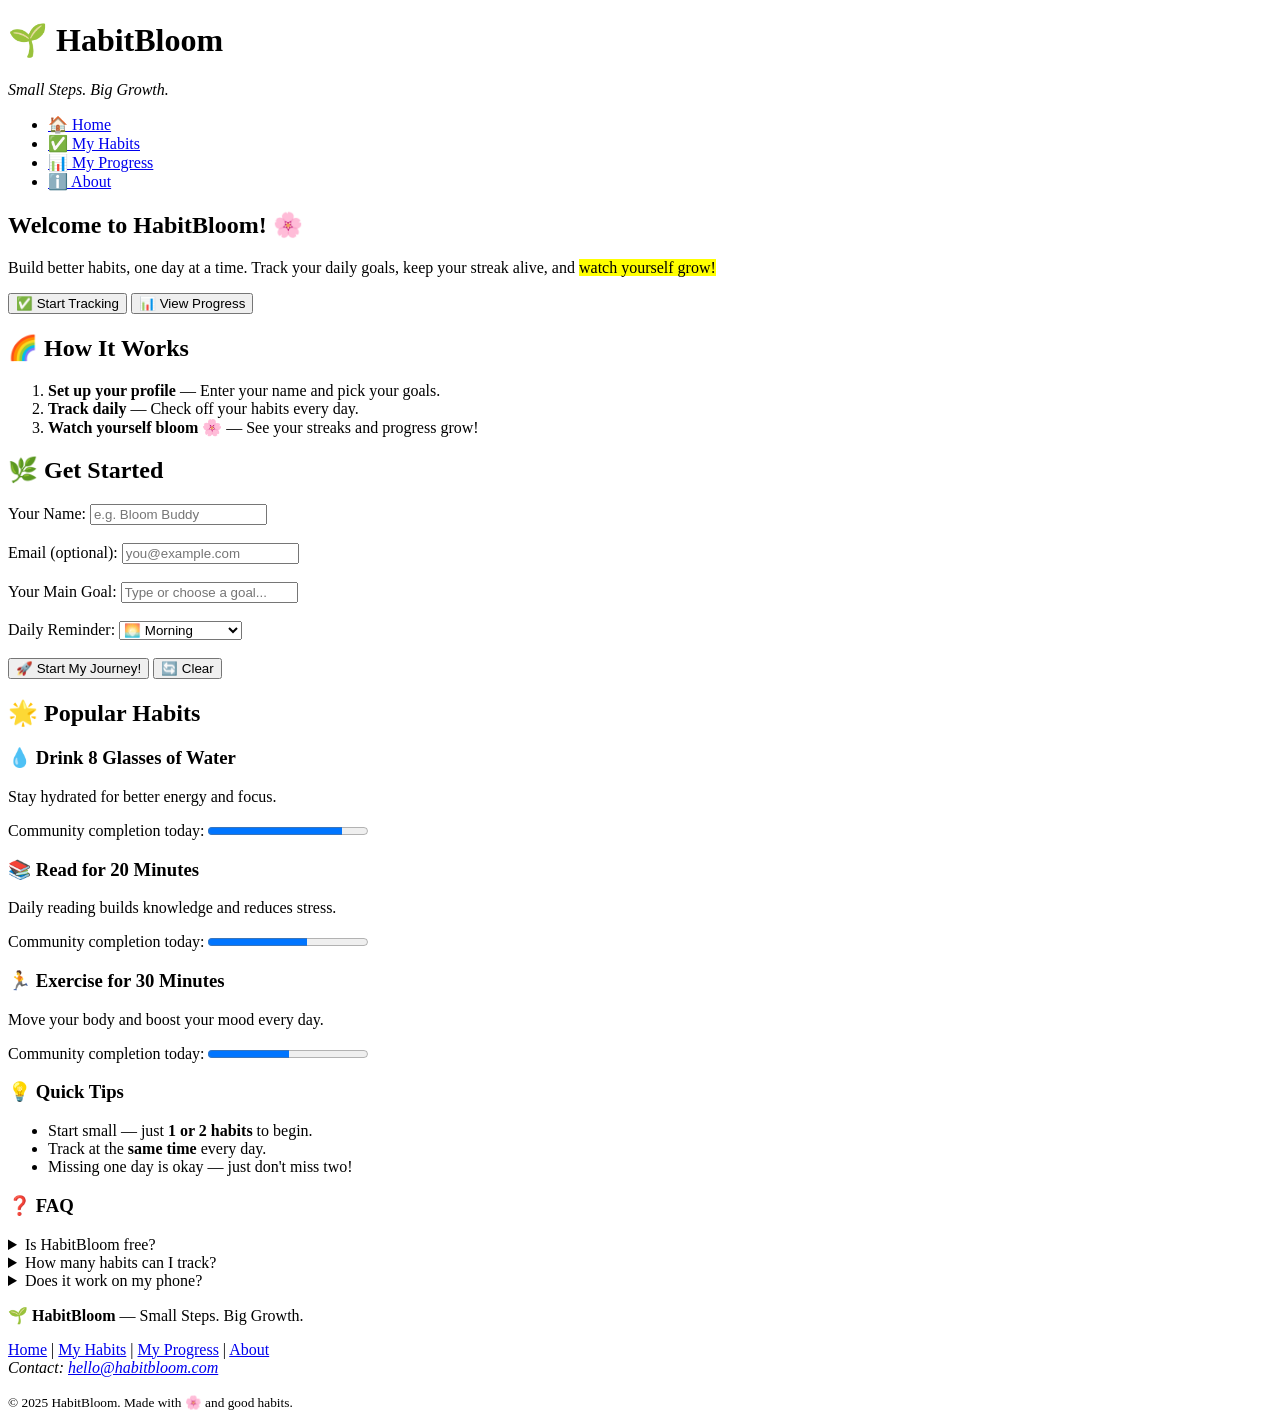
==== index.html @ acc13fea "Week 2 - All 4 HTML pages complete" ====
<!DOCTYPE html>
<!-- DOCTYPE tells the browser this is an HTML5 document -->
<html lang="en">

<head>
  <meta charset="UTF-8" />
  <meta name="viewport" content="width=device-width, initial-scale=1.0" />
  <meta name="description" content="HabitBloom - A simple daily habit tracker to help you grow one step at a time." />
  <meta name="author" content="Your Name Here" />
  <title>HabitBloom 🌱 | Home</title>
  <!-- Stylesheet link — you will create this in Weeks 2-3 -->
  <!-- <link rel="stylesheet" href="style.css" /> -->
</head>

<body>

  <!-- ===== HEADER: Site name + Navigation ===== -->
  <header>
    <h1>🌱 HabitBloom</h1>
    <p><em>Small Steps. Big Growth.</em></p>

    <!-- NAV: Simple 4-link navigation menu -->
    <nav>
      <ul>
        <li><a href="index.html">🏠 Home</a></li>
        <li><a href="tracker.html">✅ My Habits</a></li>
        <li><a href="progress.html">📊 My Progress</a></li>
        <li><a href="about.html">ℹ️ About</a></li>
      </ul>
    </nav>
  </header>

  <!-- ===== MAIN: Page content ===== -->
  <main>

    <!-- SECTION: Welcome message -->
    <section id="hero">
      <h2>Welcome to HabitBloom! 🌸</h2>
      <p>
        Build better habits, one day at a time.
        Track your daily goals, keep your streak alive, and
        <mark>watch yourself grow!</mark>
      </p>
      <a href="tracker.html"><button>✅ Start Tracking</button></a>
      <a href="progress.html"><button>📊 View Progress</button></a>
    </section>

    <!-- SECTION: How it works — simple 3 steps -->
    <section id="how-it-works">
      <h2>🌈 How It Works</h2>
      <ol>
        <li><strong>Set up your profile</strong> — Enter your name and pick your goals.</li>
        <li><strong>Track daily</strong> — Check off your habits every day.</li>
        <li><strong>Watch yourself bloom 🌸</strong> — See your streaks and progress grow!</li>
      </ol>
    </section>

    <!-- SECTION: Quick setup form -->
    <section id="setup">
      <h2>🌿 Get Started</h2>

      <form action="tracker.html" method="get">

        <!-- Name input -->
        <label for="userName">Your Name:</label>
        <input
          type="text"
          id="userName"
          name="userName"
          placeholder="e.g. Bloom Buddy"
          maxlength="30"
          required
        />
        <br /><br />

        <!-- Email input -->
        <label for="userEmail">Email (optional):</label>
        <input
          type="email"
          id="userEmail"
          name="userEmail"
          placeholder="you@example.com"
        />
        <br /><br />

        <!-- Goal selection -->
        <label for="topGoal">Your Main Goal:</label>
        <input
          type="text"
          id="topGoal"
          name="topGoal"
          list="goalOptions"
          placeholder="Type or choose a goal..."
        />
        <datalist id="goalOptions">
          <option value="Drink more water"></option>
          <option value="Exercise daily"></option>
          <option value="Read more books"></option>
          <option value="Sleep better"></option>
          <option value="Practice mindfulness"></option>
          <option value="Learn a new skill"></option>
        </datalist>
        <br /><br />

        <!-- Reminder preference -->
        <label for="reminderTime">Daily Reminder:</label>
        <select id="reminderTime" name="reminderTime">
          <option value="morning">🌅 Morning</option>
          <option value="afternoon">☀️ Afternoon</option>
          <option value="evening">🌙 Evening</option>
          <option value="none">🔕 No reminders</option>
        </select>
        <br /><br />

        <button type="submit">🚀 Start My Journey!</button>
        <button type="reset">🔄 Clear</button>
      </form>
    </section>

    <!-- SECTION: Popular habits -->
    <section id="popular-habits">
      <h2>🌟 Popular Habits</h2>

      <!-- ARTICLE: Each habit is a simple self-contained card -->
      <article>
        <h3>💧 Drink 8 Glasses of Water</h3>
        <p>Stay hydrated for better energy and focus.</p>
        <label>Community completion today:</label>
        <progress value="84" max="100">84%</progress>
      </article>

      <article>
        <h3>📚 Read for 20 Minutes</h3>
        <p>Daily reading builds knowledge and reduces stress.</p>
        <label>Community completion today:</label>
        <progress value="62" max="100">62%</progress>
      </article>

      <article>
        <h3>🏃 Exercise for 30 Minutes</h3>
        <p>Move your body and boost your mood every day.</p>
        <label>Community completion today:</label>
        <progress value="51" max="100">51%</progress>
      </article>
    </section>

    <!-- ASIDE: Quick tips -->
    <aside>
      <h3>💡 Quick Tips</h3>
      <ul>
        <li>Start small — just <strong>1 or 2 habits</strong> to begin.</li>
        <li>Track at the <strong>same time</strong> every day.</li>
        <li>Missing one day is okay — just don't miss two!</li>
      </ul>

      <!-- DETAILS: Expandable FAQ -->
      <h3>❓ FAQ</h3>
      <details>
        <summary>Is HabitBloom free?</summary>
        <p>Yes! 100% free, no sign up required.</p>
      </details>
      <details>
        <summary>How many habits can I track?</summary>
        <p>Up to 10 habits at a time.</p>
      </details>
      <details>
        <summary>Does it work on my phone?</summary>
        <p>Yes! HabitBloom works on all screen sizes.</p>
      </details>
    </aside>

  </main>

  <!-- ===== FOOTER ===== -->
  <footer>
    <p>🌱 <strong>HabitBloom</strong> — Small Steps. Big Growth.</p>
    <nav>
      <a href="index.html">Home</a> |
      <a href="tracker.html">My Habits</a> |
      <a href="progress.html">My Progress</a> |
      <a href="about.html">About</a>
    </nav>
    <address>
      Contact: <a href="mailto:hello@habitbloom.com">hello@habitbloom.com</a>
    </address>
    <p>
      <small>&copy; <time datetime="2025">2025</time> HabitBloom. Made with 🌸 and good habits.</small>
    </p>
  </footer>

</body>
</html>
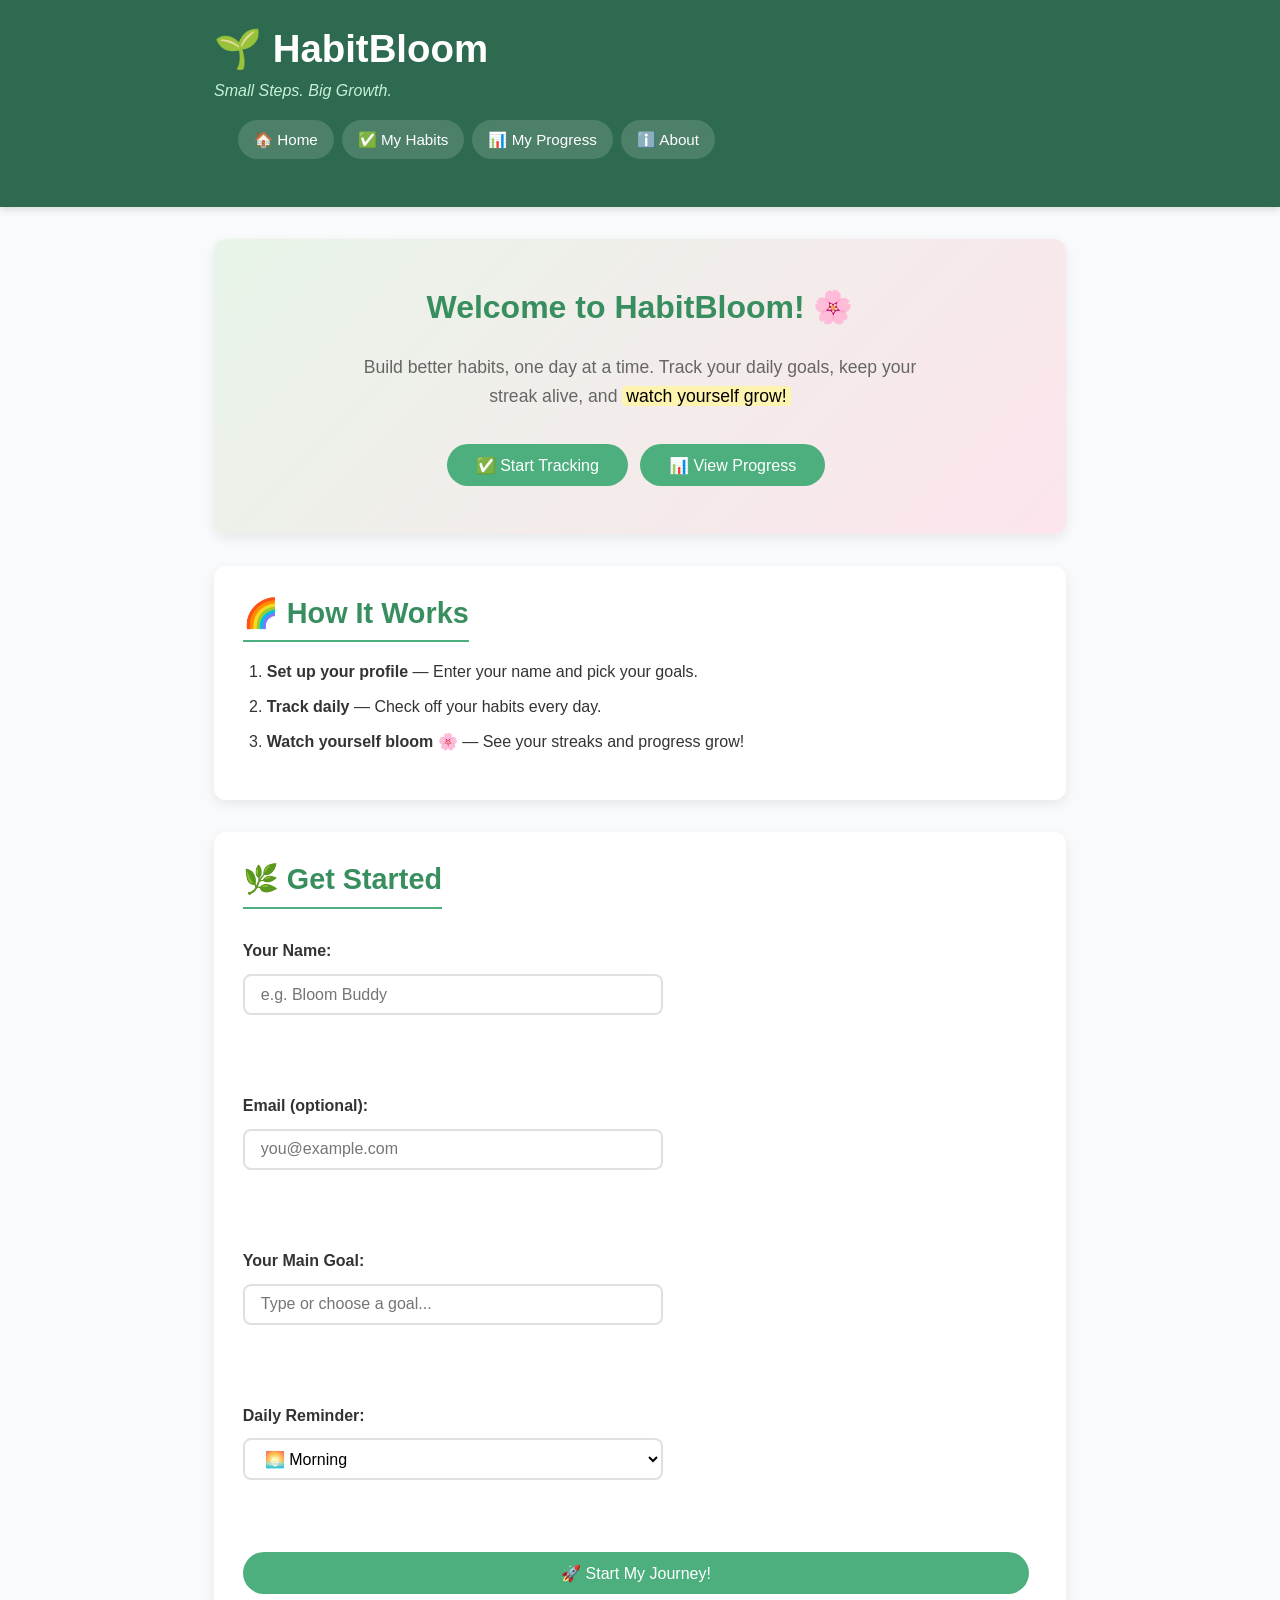
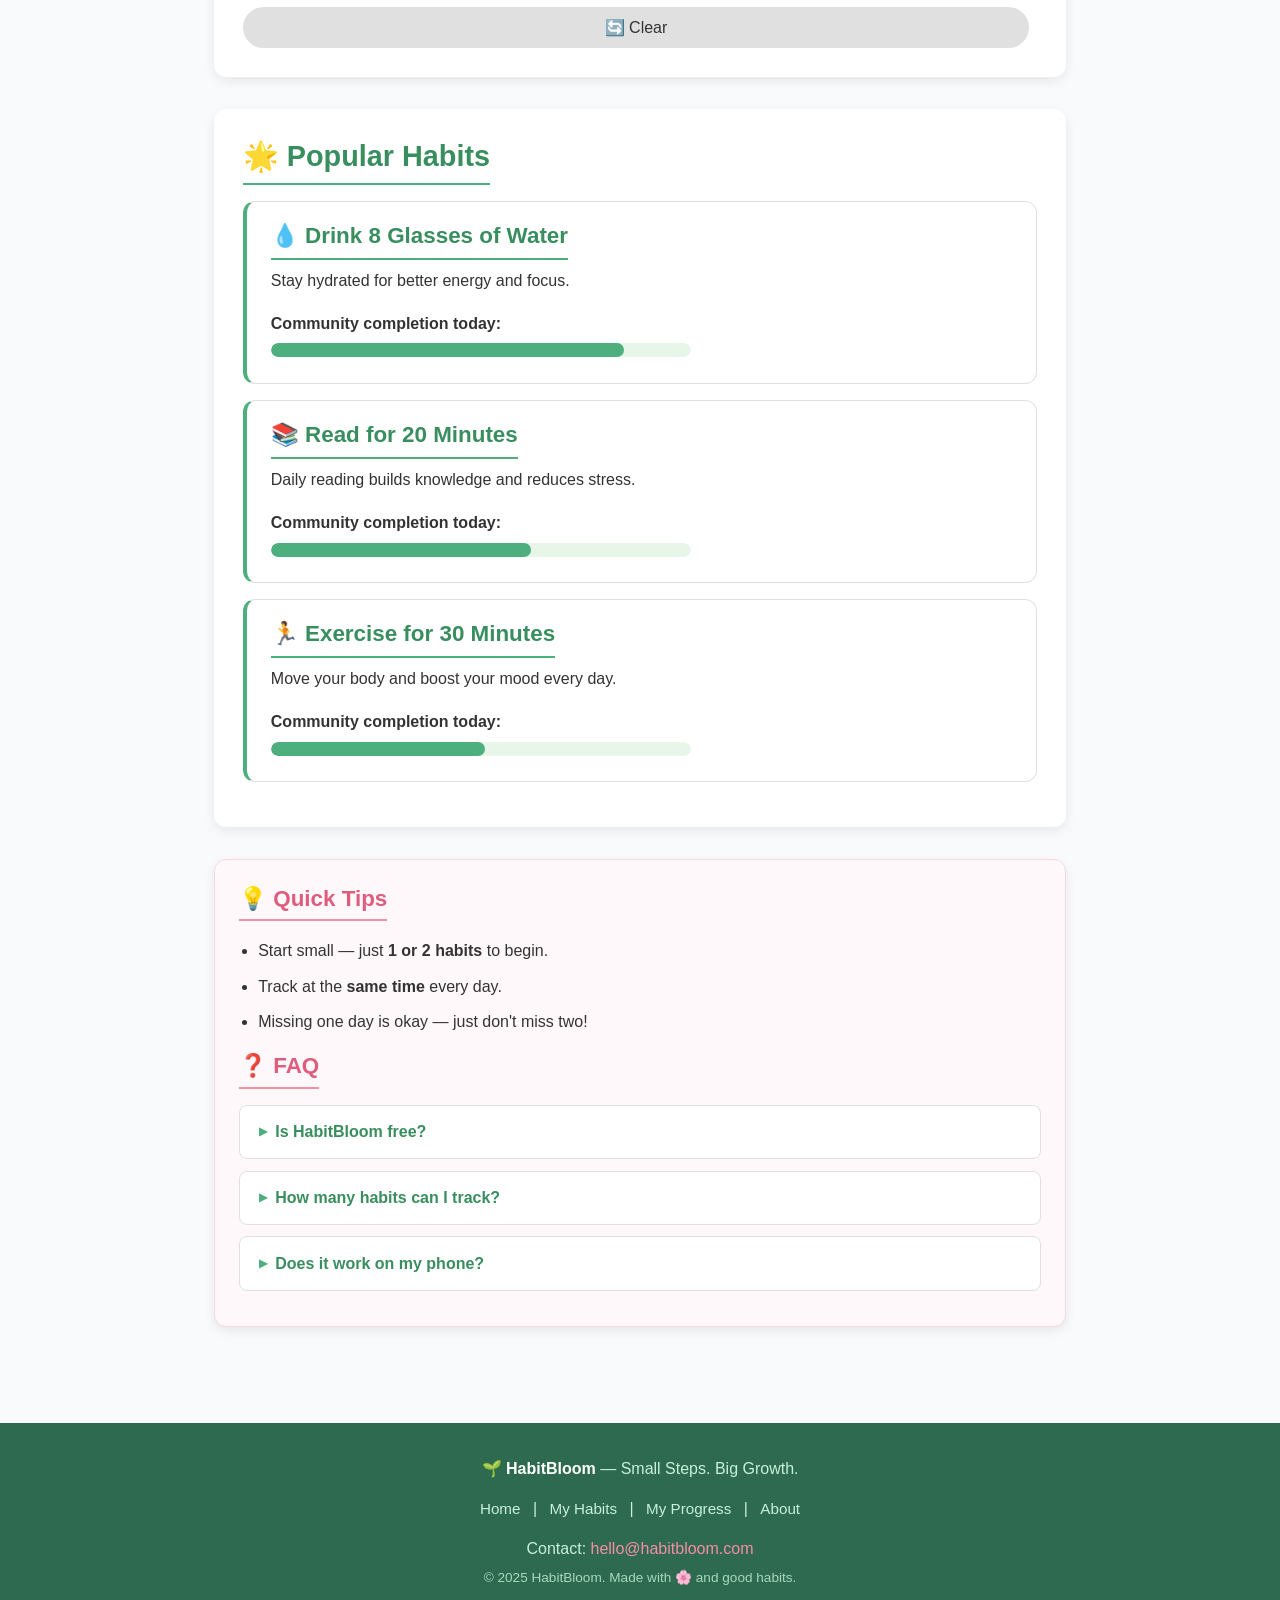
==== commit 4bb3a97d: "Week 3 - Added CSS3 styling" ====
--- a/index.html
+++ b/index.html
@@ -8,8 +8,7 @@
   <meta name="description" content="HabitBloom - A simple daily habit tracker to help you grow one step at a time." />
   <meta name="author" content="Your Name Here" />
   <title>HabitBloom 🌱 | Home</title>
-  <!-- Stylesheet link — you will create this in Weeks 2-3 -->
-  <!-- <link rel="stylesheet" href="style.css" /> -->
+  <link rel="stylesheet" href="style.css" />
 </head>
 
 <body>
--- a/style.css
+++ b/style.css
@@ -0,0 +1,759 @@
+:root {
+  --color-primary: #4caf7d;       /* Main green */
+  --color-primary-dark: #388e5e;  /* Darker green for hover */
+  --color-accent: #f78da7;        /* Pink accent */
+  --color-accent-dark: #e05c7e;   /* Darker pink for hover */
+  --color-bg: #f9fafb;            /* Page background */
+  --color-white: #ffffff;
+  --color-text: #333333;          /* Main text color */
+  --color-text-light: #666666;    /* Lighter text */
+  --color-border: #e0e0e0;        /* Card borders */
+  --color-header-bg: #2d6a4f;     /* Dark green header */
+  --color-footer-bg: #2d6a4f;     /* Dark green footer */
+  --font-main: 'Segoe UI', Tahoma, Geneva, Verdana, sans-serif;
+  --border-radius: 12px;          /* Rounded corners */
+  --shadow: 0 4px 12px rgba(0, 0, 0, 0.08); /* Subtle card shadow */
+  --transition: 0.3s ease;        /* Smooth hover transitions */
+}
+
+/* =============================================
+   2. GLOBAL / RESET STYLES
+   Applies to every element on every page
+   ============================================= */
+* {
+  /* Remove default browser margin and padding */
+  margin: 0;
+  padding: 0;
+  /* Makes width calculations include padding */
+  box-sizing: border-box;
+}
+
+body {
+  font-family: var(--font-main);
+  background-color: var(--color-bg);
+  color: var(--color-text);
+  /* Comfortable line spacing for readability */
+  line-height: 1.7;
+  font-size: 16px;
+}
+
+/* Smooth scrolling when clicking anchor links */
+html {
+  scroll-behavior: smooth;
+}
+
+/* Make all images responsive by default */
+img {
+  max-width: 100%;
+  height: auto;
+  display: block;
+}
+
+/* =============================================
+   3. TYPOGRAPHY
+   Headings, paragraphs and text styles
+   ============================================= */
+h1, h2, h3, h4 {
+  color: var(--color-text);
+  line-height: 1.3;
+  margin-bottom: 0.5rem;
+}
+
+h1 { font-size: 2.2rem; }
+h2 { font-size: 1.8rem; }
+h3 { font-size: 1.4rem; }
+h4 { font-size: 1.1rem; }
+
+p {
+  margin-bottom: 1rem;
+  color: var(--color-text);
+}
+
+a {
+  color: var(--color-primary);
+  text-decoration: none;
+  /* Smooth color change on hover */
+  transition: color var(--transition);
+}
+
+a:hover {
+  color: var(--color-primary-dark);
+  text-decoration: underline;
+}
+
+small {
+  color: var(--color-text-light);
+  font-size: 0.85rem;
+}
+
+mark {
+  background-color: #fff3b0;
+  padding: 0 4px;
+  border-radius: 4px;
+}
+
+blockquote {
+  border-left: 4px solid var(--color-accent);
+  padding: 1rem 1.5rem;
+  background-color: #fff5f8;
+  border-radius: 0 var(--border-radius) var(--border-radius) 0;
+  margin: 1rem 0;
+  font-style: italic;
+  color: var(--color-text-light);
+}
+
+blockquote footer {
+  margin-top: 0.5rem;
+  font-size: 0.9rem;
+  color: var(--color-text-light);
+  font-style: normal;
+}
+
+hr {
+  border: none;
+  border-top: 1px solid var(--color-border);
+  margin: 1.5rem 0;
+}
+
+/* =============================================
+   4. LAYOUT — PAGE WRAPPER
+   Centers content and limits max width
+   ============================================= */
+header, main, footer {
+  max-width: 900px;
+  margin: 0 auto;
+  padding: 0 1.5rem;
+}
+
+/* =============================================
+   5. HEADER
+   ============================================= */
+header {
+  background-color: var(--color-header-bg);
+  color: var(--color-white);
+  /* Stretch header full width then center content */
+  max-width: 100%;
+  padding: 1.5rem 0;
+  margin-bottom: 2rem;
+  /* Subtle shadow below header */
+  box-shadow: 0 2px 8px rgba(0,0,0,0.15);
+}
+
+header > * {
+  max-width: 900px;
+  margin: 0 auto;
+  padding: 0 1.5rem;
+}
+
+header h1 {
+  color: var(--color-white);
+  font-size: 2.4rem;
+  margin-bottom: 0.2rem;
+}
+
+header p {
+  color: #c8f0da;
+  margin-bottom: 1rem;
+  font-size: 1rem;
+}
+
+/* =============================================
+   6. NAVIGATION
+   ============================================= */
+nav ul {
+  /* Display nav links in a horizontal row */
+  display: flex;
+  list-style: none;
+  gap: 0.5rem;
+  flex-wrap: wrap;
+}
+
+header nav ul li a {
+  color: var(--color-white);
+  background-color: rgba(255,255,255,0.15);
+  padding: 0.4rem 1rem;
+  border-radius: 20px;
+  font-size: 0.95rem;
+  transition: background-color var(--transition), color var(--transition);
+  text-decoration: none;
+  display: inline-block;
+}
+
+header nav ul li a:hover {
+  background-color: var(--color-accent);
+  color: var(--color-white);
+  text-decoration: none;
+}
+
+/* =============================================
+   7. MAIN CONTENT AREA
+   ============================================= */
+main {
+  display: flex;
+  flex-direction: column;
+  gap: 2rem;
+  padding-bottom: 3rem;
+}
+
+/* =============================================
+   8. SECTIONS
+   ============================================= */
+section {
+  background-color: var(--color-white);
+  border-radius: var(--border-radius);
+  padding: 1.8rem;
+  box-shadow: var(--shadow);
+}
+
+section h2, section h3 {
+  color: var(--color-primary-dark);
+  margin-bottom: 1rem;
+  padding-bottom: 0.5rem;
+  /* Green underline on section headings */
+  border-bottom: 2px solid var(--color-primary);
+  display: inline-block;
+}
+
+/* =============================================
+   9. HERO SECTION
+   ============================================= */
+#hero {
+  background: linear-gradient(135deg, #e8f5e9, #fce4ec);
+  text-align: center;
+  padding: 3rem 2rem;
+}
+
+#hero h2 {
+  font-size: 2rem;
+  color: var(--color-primary-dark);
+  border: none;
+  display: block;
+}
+
+#hero p {
+  font-size: 1.1rem;
+  color: var(--color-text-light);
+  max-width: 600px;
+  margin: 0 auto 1.5rem;
+}
+
+#hero figure {
+  margin: 1.5rem auto;
+  max-width: 600px;
+  border-radius: var(--border-radius);
+  overflow: hidden;
+}
+
+/* =============================================
+   10. BUTTONS
+   ============================================= */
+button, input[type="submit"] {
+  background-color: var(--color-primary);
+  color: var(--color-white);
+  border: none;
+  padding: 0.7rem 1.8rem;
+  border-radius: 25px;
+  font-size: 1rem;
+  cursor: pointer;
+  /* Smooth background and lift effect on hover */
+  transition: background-color var(--transition), transform var(--transition);
+  margin-right: 0.5rem;
+  margin-top: 0.5rem;
+}
+
+button:hover, input[type="submit"]:hover {
+  background-color: var(--color-primary-dark);
+  /* Lifts the button slightly on hover */
+  transform: translateY(-2px);
+}
+
+/* Reset button styled differently */
+button[type="reset"] {
+  background-color: var(--color-border);
+  color: var(--color-text);
+}
+
+button[type="reset"]:hover {
+  background-color: #c0c0c0;
+}
+
+/* =============================================
+   11. FORMS
+   ============================================= */
+form {
+  display: flex;
+  flex-direction: column;
+  gap: 0.3rem;
+}
+
+label {
+  font-weight: 600;
+  color: var(--color-text);
+  margin-top: 0.8rem;
+  display: block;
+}
+
+input[type="text"],
+input[type="email"],
+input[type="number"],
+input[type="time"],
+select,
+textarea {
+  width: 100%;
+  max-width: 420px;
+  padding: 0.6rem 1rem;
+  border: 2px solid var(--color-border);
+  border-radius: 8px;
+  font-size: 1rem;
+  font-family: var(--font-main);
+  /* Smooth border color change on focus */
+  transition: border-color var(--transition);
+  background-color: var(--color-white);
+  margin-top: 0.3rem;
+}
+
+input:focus,
+select:focus,
+textarea:focus {
+  /* Green border when user clicks into a field */
+  border-color: var(--color-primary);
+  outline: none;
+}
+
+textarea {
+  resize: vertical;
+  min-height: 100px;
+}
+
+fieldset {
+  border: 2px solid var(--color-border);
+  border-radius: 8px;
+  padding: 1rem;
+  margin-top: 0.5rem;
+}
+
+legend {
+  font-weight: 600;
+  color: var(--color-primary-dark);
+  padding: 0 0.5rem;
+}
+
+/* Checkbox and radio spacing */
+input[type="checkbox"],
+input[type="radio"] {
+  margin-right: 0.5rem;
+  accent-color: var(--color-primary);
+  width: auto;
+}
+
+/* =============================================
+   12. ARTICLE CARDS (Habit Cards)
+   ============================================= */
+article {
+  background-color: var(--color-white);
+  border: 1px solid var(--color-border);
+  border-radius: var(--border-radius);
+  padding: 1.2rem 1.5rem;
+  margin-bottom: 1rem;
+  /* Lift effect on hover */
+  transition: transform var(--transition), box-shadow var(--transition);
+  border-left: 4px solid var(--color-primary);
+}
+
+article:hover {
+  transform: translateY(-3px);
+  box-shadow: 0 8px 20px rgba(0,0,0,0.1);
+}
+
+article h3, article h4 {
+  color: var(--color-primary-dark);
+  margin-bottom: 0.4rem;
+}
+
+/* =============================================
+   13. PROGRESS BARS
+   ============================================= */
+progress {
+  width: 100%;
+  max-width: 420px;
+  height: 14px;
+  border-radius: 10px;
+  border: none;
+  overflow: hidden;
+  display: block;
+  margin: 0.4rem 0;
+}
+
+/* WebKit browsers (Chrome, Safari) */
+progress::-webkit-progress-bar {
+  background-color: #e8f5e9;
+  border-radius: 10px;
+}
+
+progress::-webkit-progress-value {
+  background-color: var(--color-primary);
+  border-radius: 10px;
+  /* Smooth fill animation */
+  transition: width 0.5s ease;
+}
+
+/* Firefox */
+progress::-moz-progress-bar {
+  background-color: var(--color-primary);
+  border-radius: 10px;
+}
+
+/* =============================================
+   14. METER BARS
+   ============================================= */
+meter {
+  width: 100%;
+  max-width: 420px;
+  height: 14px;
+  display: block;
+  margin: 0.4rem 0;
+}
+
+meter::-webkit-meter-bar {
+  background-color: #e8f5e9;
+  border-radius: 10px;
+  border: none;
+}
+
+meter::-webkit-meter-optimum-value {
+  background-color: var(--color-primary);
+  border-radius: 10px;
+}
+
+meter::-webkit-meter-suboptimum-value {
+  background-color: #fdd835;
+  border-radius: 10px;
+}
+
+/* =============================================
+   15. TABLES
+   ============================================= */
+table {
+  width: 100%;
+  border-collapse: collapse;
+  margin-top: 1rem;
+  font-size: 0.95rem;
+  border-radius: var(--border-radius);
+  overflow: hidden;
+  box-shadow: var(--shadow);
+}
+
+caption {
+  font-weight: 600;
+  color: var(--color-text-light);
+  margin-bottom: 0.5rem;
+  text-align: left;
+  font-size: 0.9rem;
+}
+
+thead {
+  background-color: var(--color-primary);
+  color: var(--color-white);
+}
+
+thead th {
+  padding: 0.8rem 1rem;
+  text-align: center;
+  font-weight: 600;
+}
+
+tbody tr {
+  border-bottom: 1px solid var(--color-border);
+  /* Alternating row colors */
+  transition: background-color var(--transition);
+}
+
+tbody tr:nth-child(even) {
+  background-color: #f1f8f4;
+}
+
+tbody tr:hover {
+  background-color: #e8f5e9;
+}
+
+tbody td {
+  padding: 0.75rem 1rem;
+  text-align: center;
+}
+
+tfoot {
+  background-color: #e8f5e9;
+  font-weight: 600;
+}
+
+tfoot td {
+  padding: 0.75rem 1rem;
+  text-align: center;
+}
+
+/* =============================================
+   16. ASIDE
+   ============================================= */
+aside {
+  background-color: #fff8fb;
+  border: 1px solid #f8d7e3;
+  border-radius: var(--border-radius);
+  padding: 1.5rem;
+  box-shadow: var(--shadow);
+}
+
+aside h3 {
+  color: var(--color-accent-dark);
+  border-bottom: 2px solid var(--color-accent);
+  padding-bottom: 0.4rem;
+  display: inline-block;
+  margin-bottom: 1rem;
+}
+
+aside ul {
+  padding-left: 1.2rem;
+}
+
+aside ul li {
+  margin-bottom: 0.5rem;
+  color: var(--color-text);
+}
+
+/* =============================================
+   17. DETAILS / SUMMARY (FAQ)
+   ============================================= */
+details {
+  background-color: var(--color-white);
+  border: 1px solid var(--color-border);
+  border-radius: 8px;
+  padding: 0.8rem 1.2rem;
+  margin-bottom: 0.7rem;
+  transition: background-color var(--transition);
+}
+
+details[open] {
+  background-color: #f1f8f4;
+  border-color: var(--color-primary);
+}
+
+summary {
+  font-weight: 600;
+  color: var(--color-primary-dark);
+  cursor: pointer;
+  list-style: none;
+  display: flex;
+  align-items: center;
+  gap: 0.5rem;
+}
+
+/* Custom arrow icon for summary */
+summary::before {
+  content: '▶';
+  font-size: 0.7rem;
+  color: var(--color-primary);
+  transition: transform var(--transition);
+}
+
+details[open] summary::before {
+  transform: rotate(90deg);
+}
+
+details p {
+  margin-top: 0.7rem;
+  color: var(--color-text-light);
+  font-size: 0.95rem;
+}
+
+/* =============================================
+   18. DEFINITION LISTS
+   ============================================= */
+dl {
+  display: grid;
+  grid-template-columns: auto 1fr;
+  gap: 0.4rem 1.5rem;
+  margin-top: 0.5rem;
+}
+
+dt {
+  font-weight: 700;
+  color: var(--color-primary-dark);
+}
+
+dd {
+  color: var(--color-text);
+}
+
+/* =============================================
+   19. FIGURE & FIGCAPTION
+   ============================================= */
+figure {
+  margin: 1rem 0;
+  text-align: center;
+}
+
+figure img {
+  border-radius: var(--border-radius);
+  margin: 0 auto;
+  box-shadow: var(--shadow);
+}
+
+figcaption {
+  font-size: 0.88rem;
+  color: var(--color-text-light);
+  margin-top: 0.5rem;
+  font-style: italic;
+}
+
+/* =============================================
+   20. FOOTER
+   ============================================= */
+footer {
+  background-color: var(--color-footer-bg);
+  color: #c8f0da;
+  text-align: center;
+  padding: 2rem 1.5rem;
+  margin-top: 3rem;
+  max-width: 100%;
+}
+
+footer p {
+  color: #c8f0da;
+  margin-bottom: 0.5rem;
+}
+
+footer strong {
+  color: var(--color-white);
+}
+
+footer nav {
+  margin: 0.8rem 0;
+  max-width: 100%;
+  padding: 0;
+}
+
+footer nav a {
+  color: #c8f0da;
+  margin: 0 0.5rem;
+  font-size: 0.95rem;
+  transition: color var(--transition);
+  text-decoration: none;
+}
+
+footer nav a:hover {
+  color: var(--color-accent);
+  text-decoration: none;
+}
+
+footer address {
+  font-style: normal;
+  margin-top: 0.5rem;
+}
+
+footer address a {
+  color: var(--color-accent);
+}
+
+footer address a:hover {
+  color: #ffb3c6;
+}
+
+footer small {
+  color: #a8d8bc;
+  font-size: 0.85rem;
+}
+
+/* =============================================
+   21. LISTS
+   ============================================= */
+ul, ol {
+  padding-left: 1.5rem;
+  margin-bottom: 1rem;
+}
+
+ul li, ol li {
+  margin-bottom: 0.5rem;
+  color: var(--color-text);
+}
+
+/* =============================================
+   22. RESPONSIVE DESIGN — MEDIA QUERIES
+   Makes the site work well on smaller screens
+   ============================================= */
+
+/* Tablet — screens 768px and below */
+@media (max-width: 768px) {
+
+  h1 { font-size: 1.8rem; }
+  h2 { font-size: 1.5rem; }
+  h3 { font-size: 1.2rem; }
+
+  header, main, footer {
+    padding: 0 1rem;
+  }
+
+  /* Stack nav links vertically on small screens */
+  nav ul {
+    flex-direction: column;
+    gap: 0.4rem;
+  }
+
+  header nav ul li a {
+    display: block;
+    text-align: center;
+  }
+
+  #hero {
+    padding: 2rem 1rem;
+  }
+
+  #hero h2 {
+    font-size: 1.5rem;
+  }
+
+  section {
+    padding: 1.2rem;
+  }
+
+  input[type="text"],
+  input[type="email"],
+  input[type="number"],
+  input[type="time"],
+  select,
+  textarea,
+  progress,
+  meter {
+    max-width: 100%;
+  }
+
+  table {
+    font-size: 0.82rem;
+  }
+
+  thead th, tbody td, tfoot td {
+    padding: 0.5rem 0.4rem;
+  }
+}
+
+/* Mobile — screens 480px and below */
+@media (max-width: 480px) {
+
+  h1 { font-size: 1.5rem; }
+  h2 { font-size: 1.3rem; }
+
+  button {
+    width: 100%;
+    margin-right: 0;
+  }
+
+  article {
+    padding: 1rem;
+  }
+
+  dl {
+    grid-template-columns: 1fr;
+  }
+
+  dt {
+    margin-top: 0.5rem;
+  }
+}
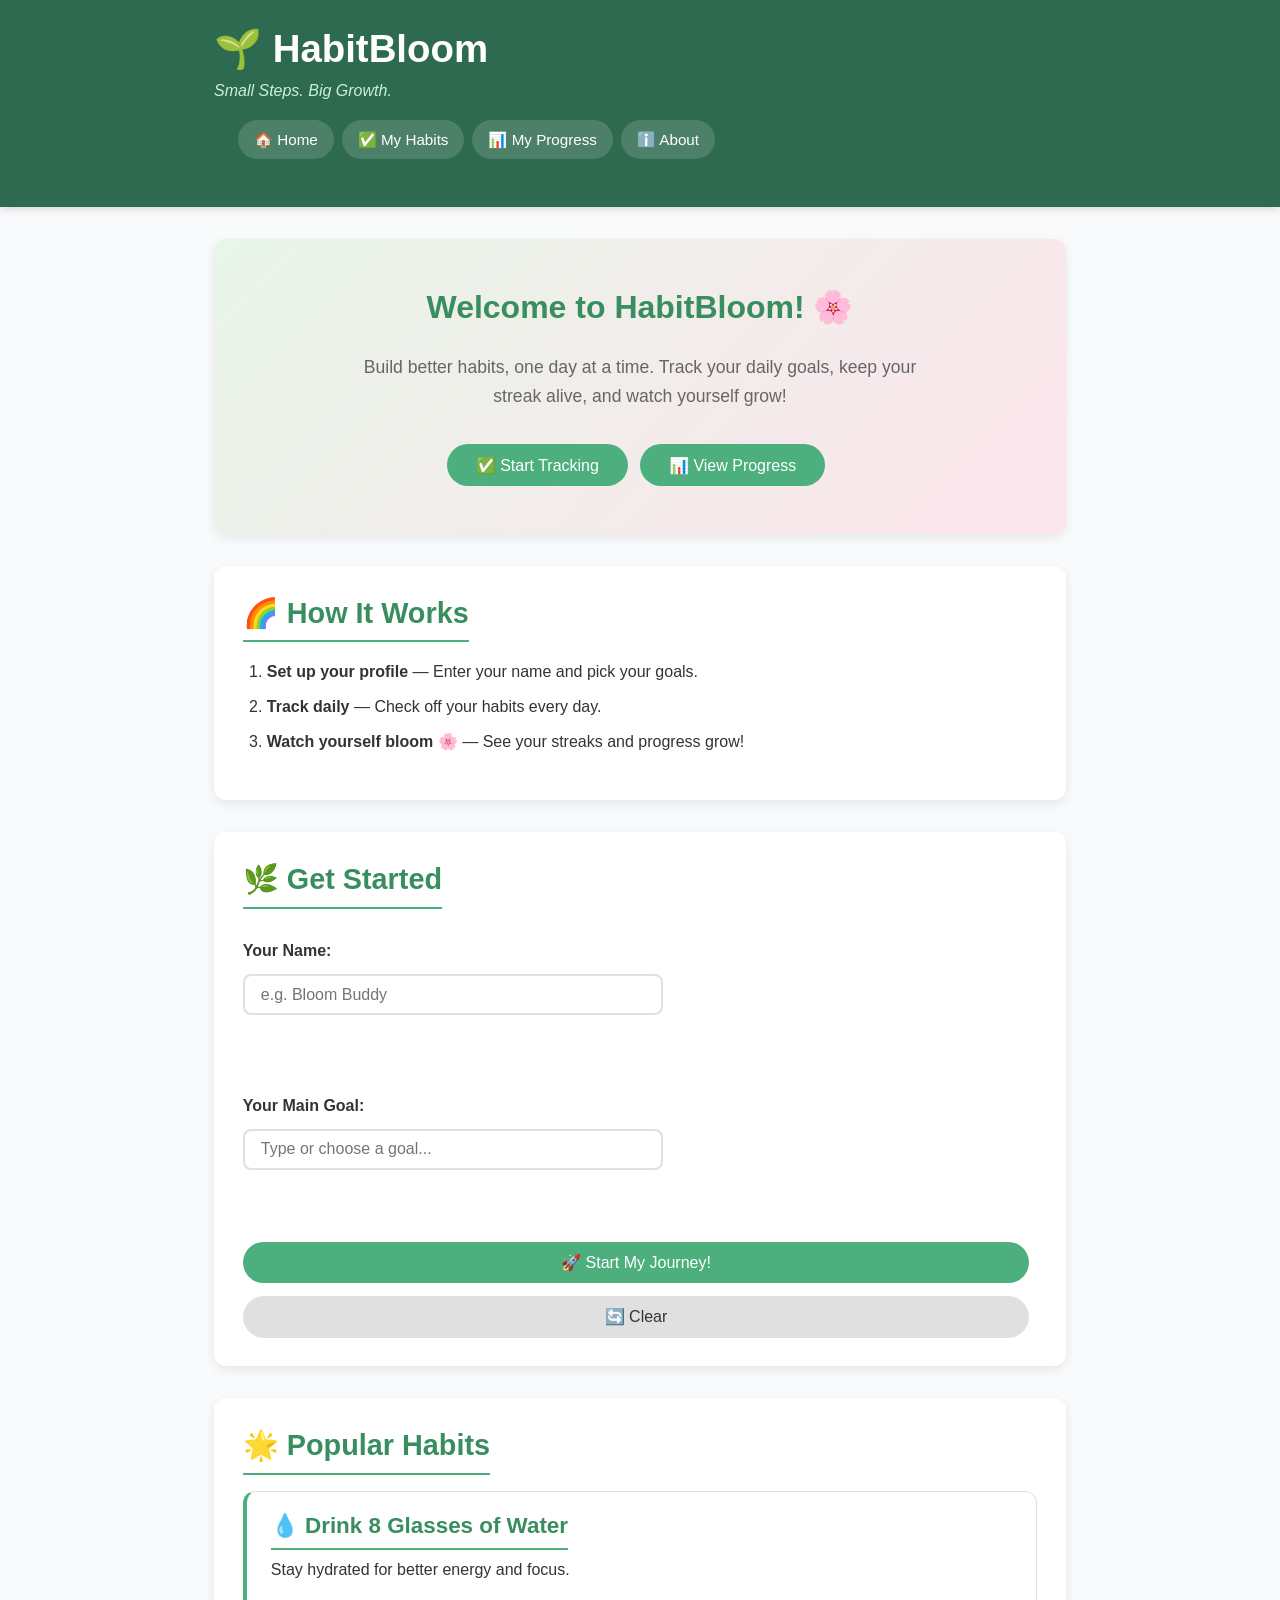
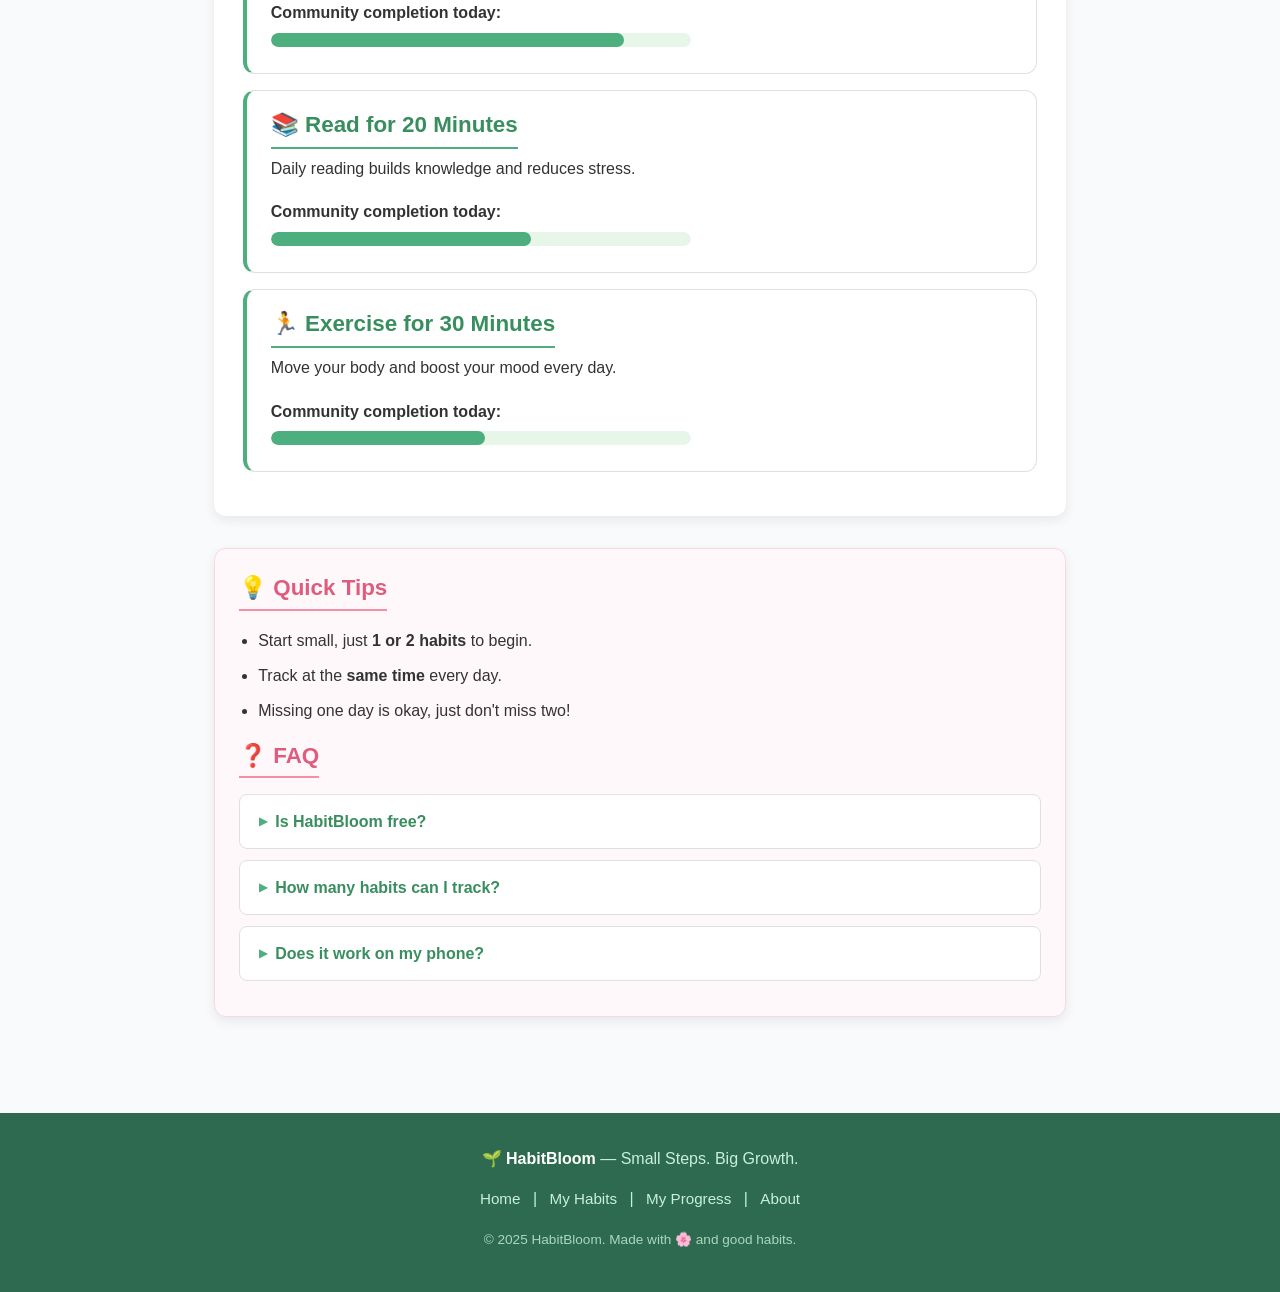
==== commit 724fbe6a: "changes to the index file" ====
--- a/index.html
+++ b/index.html
@@ -38,7 +38,7 @@
       <p>
         Build better habits, one day at a time.
         Track your daily goals, keep your streak alive, and
-        <mark>watch yourself grow!</mark>
+        watch yourself grow!
       </p>
       <a href="tracker.html"><button>✅ Start Tracking</button></a>
       <a href="progress.html"><button>📊 View Progress</button></a>
@@ -72,16 +72,6 @@
         />
         <br /><br />
 
-        <!-- Email input -->
-        <label for="userEmail">Email (optional):</label>
-        <input
-          type="email"
-          id="userEmail"
-          name="userEmail"
-          placeholder="you@example.com"
-        />
-        <br /><br />
-
         <!-- Goal selection -->
         <label for="topGoal">Your Main Goal:</label>
         <input
@@ -101,15 +91,7 @@
         </datalist>
         <br /><br />
 
-        <!-- Reminder preference -->
-        <label for="reminderTime">Daily Reminder:</label>
-        <select id="reminderTime" name="reminderTime">
-          <option value="morning">🌅 Morning</option>
-          <option value="afternoon">☀️ Afternoon</option>
-          <option value="evening">🌙 Evening</option>
-          <option value="none">🔕 No reminders</option>
-        </select>
-        <br /><br />
+
 
         <button type="submit">🚀 Start My Journey!</button>
         <button type="reset">🔄 Clear</button>
@@ -147,9 +129,9 @@
     <aside>
       <h3>💡 Quick Tips</h3>
       <ul>
-        <li>Start small — just <strong>1 or 2 habits</strong> to begin.</li>
+        <li>Start small, just <strong>1 or 2 habits</strong> to begin.</li>
         <li>Track at the <strong>same time</strong> every day.</li>
-        <li>Missing one day is okay — just don't miss two!</li>
+        <li>Missing one day is okay, just don't miss two!</li>
       </ul>
 
       <!-- DETAILS: Expandable FAQ -->
@@ -179,9 +161,7 @@
       <a href="progress.html">My Progress</a> |
       <a href="about.html">About</a>
     </nav>
-    <address>
-      Contact: <a href="mailto:hello@habitbloom.com">hello@habitbloom.com</a>
-    </address>
+
     <p>
       <small>&copy; <time datetime="2025">2025</time> HabitBloom. Made with 🌸 and good habits.</small>
     </p>
